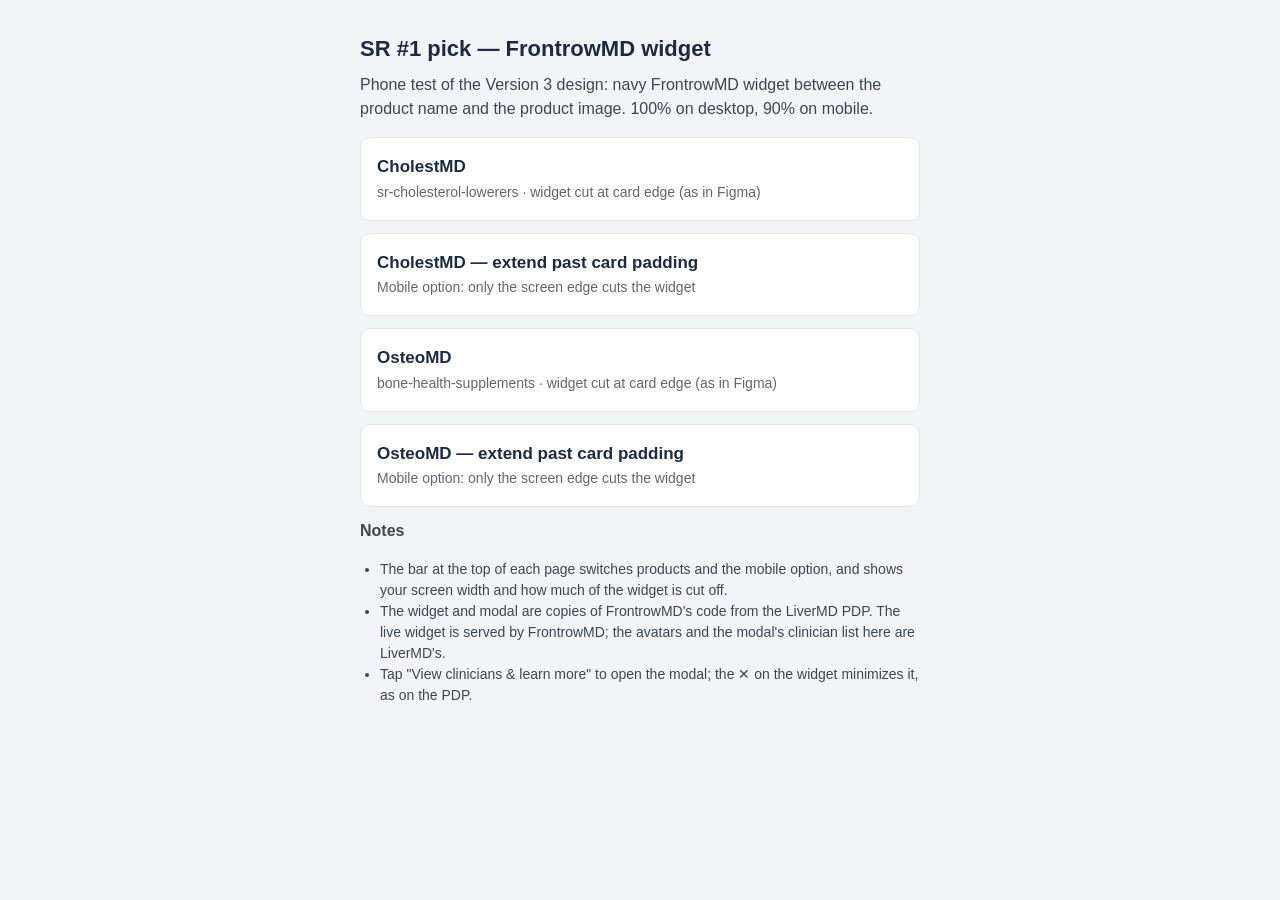
==== index.html @ 3a2449ef "SR #1 pick FrontrowMD widget phone test mockup Co-Authored-By: Claude Opus 5.5 <noreply@anthropic.co" ====
<!DOCTYPE html>
<html lang="en">
<head>
  <meta charset="utf-8">
  <meta name="viewport" content="width=device-width, initial-scale=1">
  <meta name="robots" content="noindex, nofollow">
  <title>SR #1 pick · FrontrowMD widget phone test</title>
  <style>
    body { margin: 0; font: 16px/1.5 -apple-system, BlinkMacSystemFont, "Segoe UI", sans-serif; color: #1c2b43; background: #f2f4f7; }
    main { max-width: 560px; margin: 0 auto; padding: 32px 16px 48px; }
    h1 { font-size: 22px; margin: 0 0 8px; }
    p { margin: 0 0 16px; color: #3f4651; }
    .card { display: block; background: #fff; border-radius: 10px; padding: 16px; margin: 0 0 12px; text-decoration: none; color: inherit; border: 1px solid #e0e6f0; }
    .card strong { display: block; font-size: 17px; }
    .card span { font-size: 14px; color: #5f6773; }
    ul { padding-left: 20px; color: #3f4651; font-size: 14px; }
  </style>
</head>
<body>
  <main>
    <h1>SR #1 pick — FrontrowMD widget</h1>
    <p>Phone test of the Version 3 design: navy FrontrowMD widget between the product name and the product image. 100% on desktop, 90% on mobile.</p>

    <a class="card" href="cholestmd.html"><strong>CholestMD</strong><span>sr-cholesterol-lowerers · widget cut at card edge (as in Figma)</span></a>
    <a class="card" href="cholestmd.html?fit=extend"><strong>CholestMD — extend past card padding</strong><span>Mobile option: only the screen edge cuts the widget</span></a>
    <a class="card" href="osteomd.html"><strong>OsteoMD</strong><span>bone-health-supplements · widget cut at card edge (as in Figma)</span></a>
    <a class="card" href="osteomd.html?fit=extend"><strong>OsteoMD — extend past card padding</strong><span>Mobile option: only the screen edge cuts the widget</span></a>

    <p><strong>Notes</strong></p>
    <ul>
      <li>The bar at the top of each page switches products and the mobile option, and shows your screen width and how much of the widget is cut off.</li>
      <li>The widget and modal are copies of FrontrowMD's code from the LiverMD PDP. The live widget is served by FrontrowMD; the avatars and the modal's clinician list here are LiverMD's.</li>
      <li>Tap "View clinicians &amp; learn more" to open the modal; the ✕ on the widget minimizes it, as on the PDP.</li>
    </ul>
  </main>
</body>
</html>
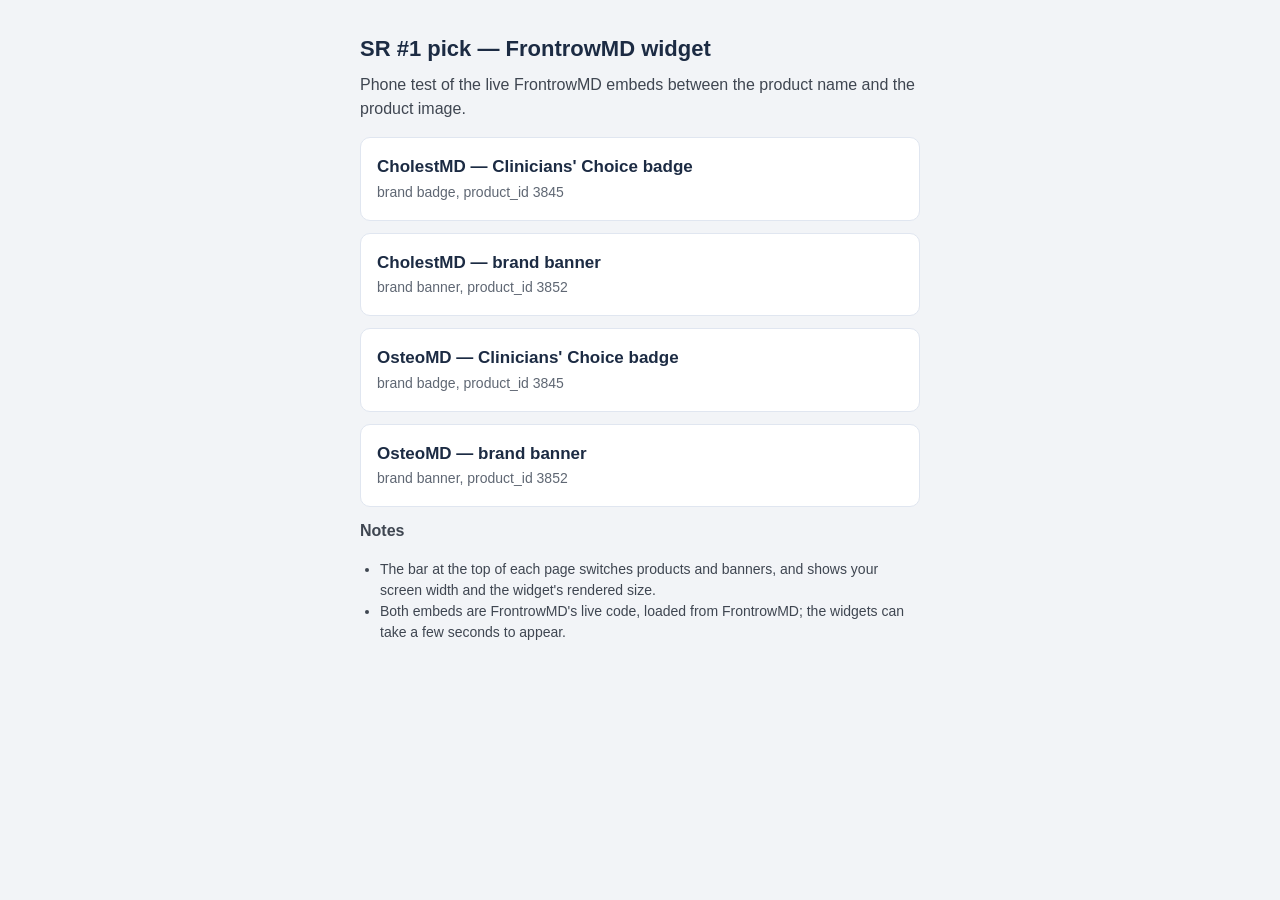
==== commit ec9aff7f: "Add brand banner (3852) as a switchable option alongside the Clinicians' Choice badge (3845) Co-Auth" ====
--- a/index.html
+++ b/index.html
@@ -19,18 +19,17 @@
 <body>
   <main>
     <h1>SR #1 pick — FrontrowMD widget</h1>
-    <p>Phone test of the Version 3 design: navy FrontrowMD widget between the product name and the product image. 100% on desktop, 90% on mobile.</p>
+    <p>Phone test of the live FrontrowMD embeds between the product name and the product image.</p>
 
-    <a class="card" href="cholestmd.html"><strong>CholestMD</strong><span>sr-cholesterol-lowerers · widget cut at card edge (as in Figma)</span></a>
-    <a class="card" href="cholestmd.html?fit=extend"><strong>CholestMD — extend past card padding</strong><span>Mobile option: only the screen edge cuts the widget</span></a>
-    <a class="card" href="osteomd.html"><strong>OsteoMD</strong><span>bone-health-supplements · widget cut at card edge (as in Figma)</span></a>
-    <a class="card" href="osteomd.html?fit=extend"><strong>OsteoMD — extend past card padding</strong><span>Mobile option: only the screen edge cuts the widget</span></a>
+    <a class="card" href="cholestmd.html?banner=badge"><strong>CholestMD — Clinicians' Choice badge</strong><span>brand badge, product_id 3845</span></a>
+    <a class="card" href="cholestmd.html?banner=banner"><strong>CholestMD — brand banner</strong><span>brand banner, product_id 3852</span></a>
+    <a class="card" href="osteomd.html?banner=badge"><strong>OsteoMD — Clinicians' Choice badge</strong><span>brand badge, product_id 3845</span></a>
+    <a class="card" href="osteomd.html?banner=banner"><strong>OsteoMD — brand banner</strong><span>brand banner, product_id 3852</span></a>
 
     <p><strong>Notes</strong></p>
     <ul>
-      <li>The bar at the top of each page switches products and the mobile option, and shows your screen width and how much of the widget is cut off.</li>
-      <li>The widget and modal are copies of FrontrowMD's code from the LiverMD PDP. The live widget is served by FrontrowMD; the avatars and the modal's clinician list here are LiverMD's.</li>
-      <li>Tap "View clinicians &amp; learn more" to open the modal; the ✕ on the widget minimizes it, as on the PDP.</li>
+      <li>The bar at the top of each page switches products and banners, and shows your screen width and the widget's rendered size.</li>
+      <li>Both embeds are FrontrowMD's live code, loaded from FrontrowMD; the widgets can take a few seconds to appear.</li>
     </ul>
   </main>
 </body>
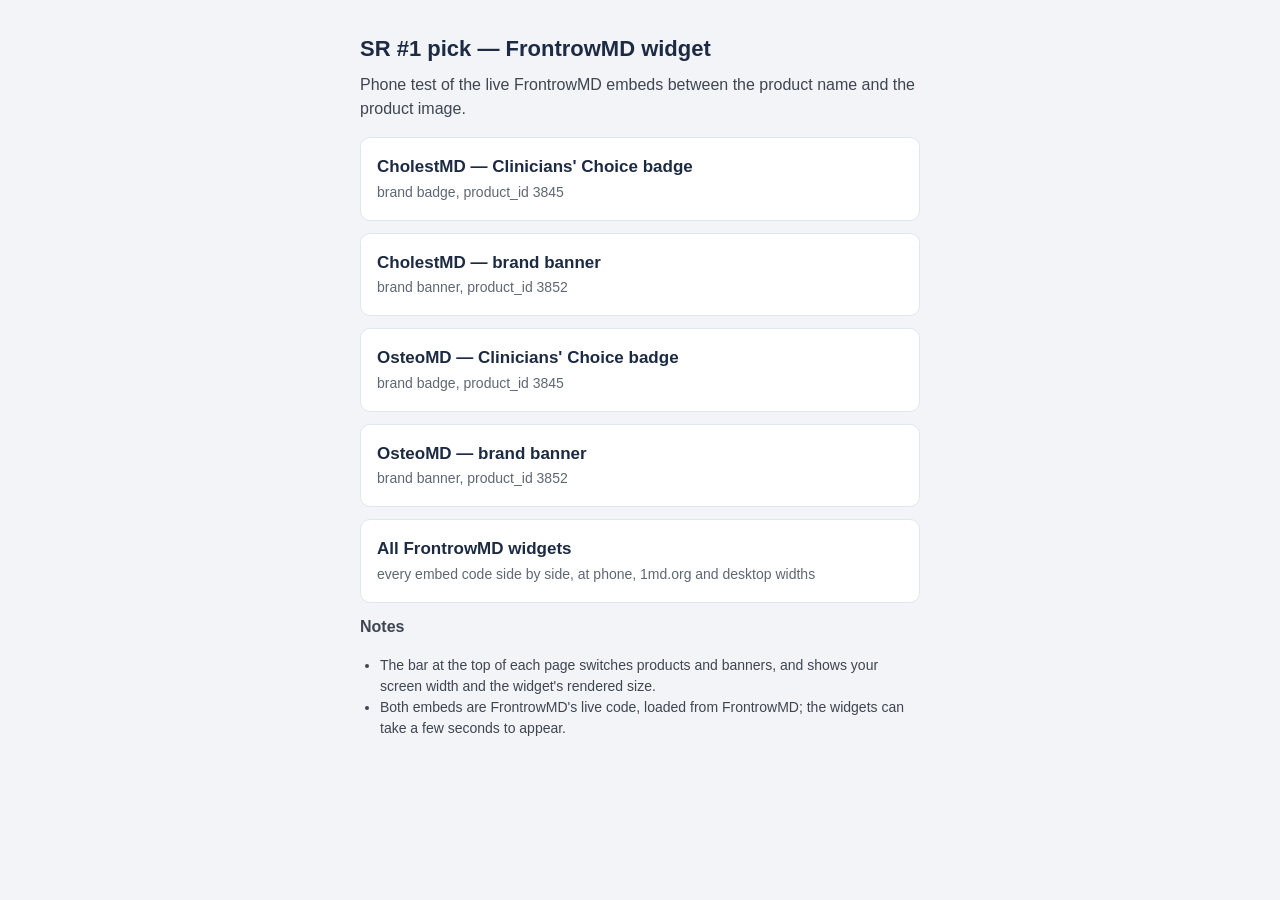
==== commit 55b3a14b: "Add FrontrowMD widget gallery (every embed code side by side) Co-Authored-By: Claude Opus 5.5 <norep" ====
--- a/index.html
+++ b/index.html
@@ -25,6 +25,7 @@
     <a class="card" href="cholestmd.html?banner=banner"><strong>CholestMD — brand banner</strong><span>brand banner, product_id 3852</span></a>
     <a class="card" href="osteomd.html?banner=badge"><strong>OsteoMD — Clinicians' Choice badge</strong><span>brand badge, product_id 3845</span></a>
     <a class="card" href="osteomd.html?banner=banner"><strong>OsteoMD — brand banner</strong><span>brand banner, product_id 3852</span></a>
+    <a class="card" href="widgets.html"><strong>All FrontrowMD widgets</strong><span>every embed code side by side, at phone, 1md.org and desktop widths</span></a>
 
     <p><strong>Notes</strong></p>
     <ul>
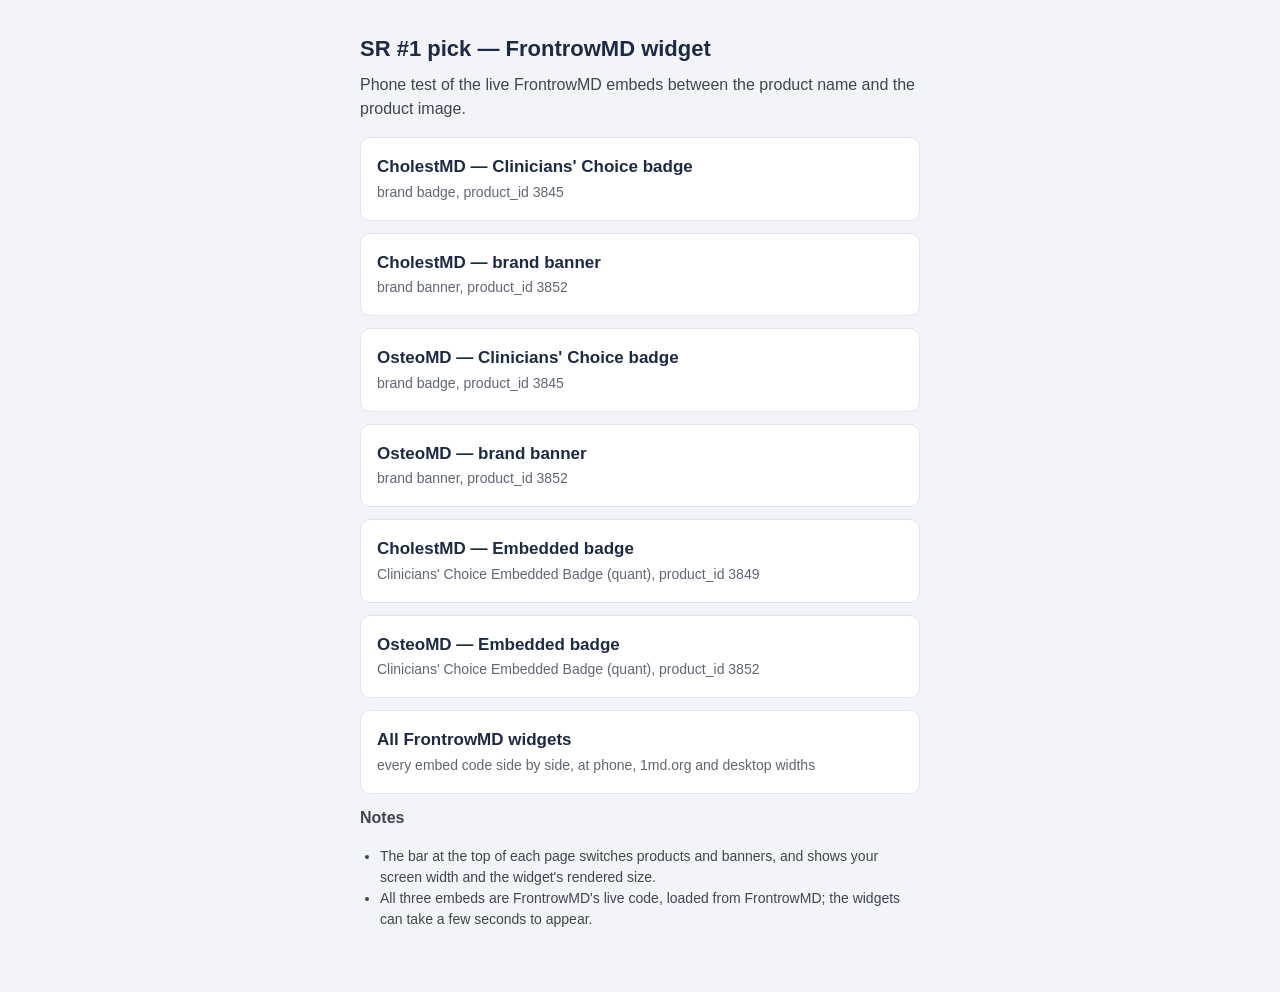
==== commit eb369e7e: "Add FrontrowMD Clinicians' Choice Embedded Badge (quant: CholestMD 3849, OsteoMD 3852) as a third ba" ====
--- a/index.html
+++ b/index.html
@@ -25,12 +25,14 @@
     <a class="card" href="cholestmd.html?banner=banner"><strong>CholestMD — brand banner</strong><span>brand banner, product_id 3852</span></a>
     <a class="card" href="osteomd.html?banner=badge"><strong>OsteoMD — Clinicians' Choice badge</strong><span>brand badge, product_id 3845</span></a>
     <a class="card" href="osteomd.html?banner=banner"><strong>OsteoMD — brand banner</strong><span>brand banner, product_id 3852</span></a>
+    <a class="card" href="cholestmd.html?banner=quant"><strong>CholestMD — Embedded badge</strong><span>Clinicians' Choice Embedded Badge (quant), product_id 3849</span></a>
+    <a class="card" href="osteomd.html?banner=quant"><strong>OsteoMD — Embedded badge</strong><span>Clinicians' Choice Embedded Badge (quant), product_id 3852</span></a>
     <a class="card" href="widgets.html"><strong>All FrontrowMD widgets</strong><span>every embed code side by side, at phone, 1md.org and desktop widths</span></a>
 
     <p><strong>Notes</strong></p>
     <ul>
       <li>The bar at the top of each page switches products and banners, and shows your screen width and the widget's rendered size.</li>
-      <li>Both embeds are FrontrowMD's live code, loaded from FrontrowMD; the widgets can take a few seconds to appear.</li>
+      <li>All three embeds are FrontrowMD's live code, loaded from FrontrowMD; the widgets can take a few seconds to appear.</li>
     </ul>
   </main>
 </body>
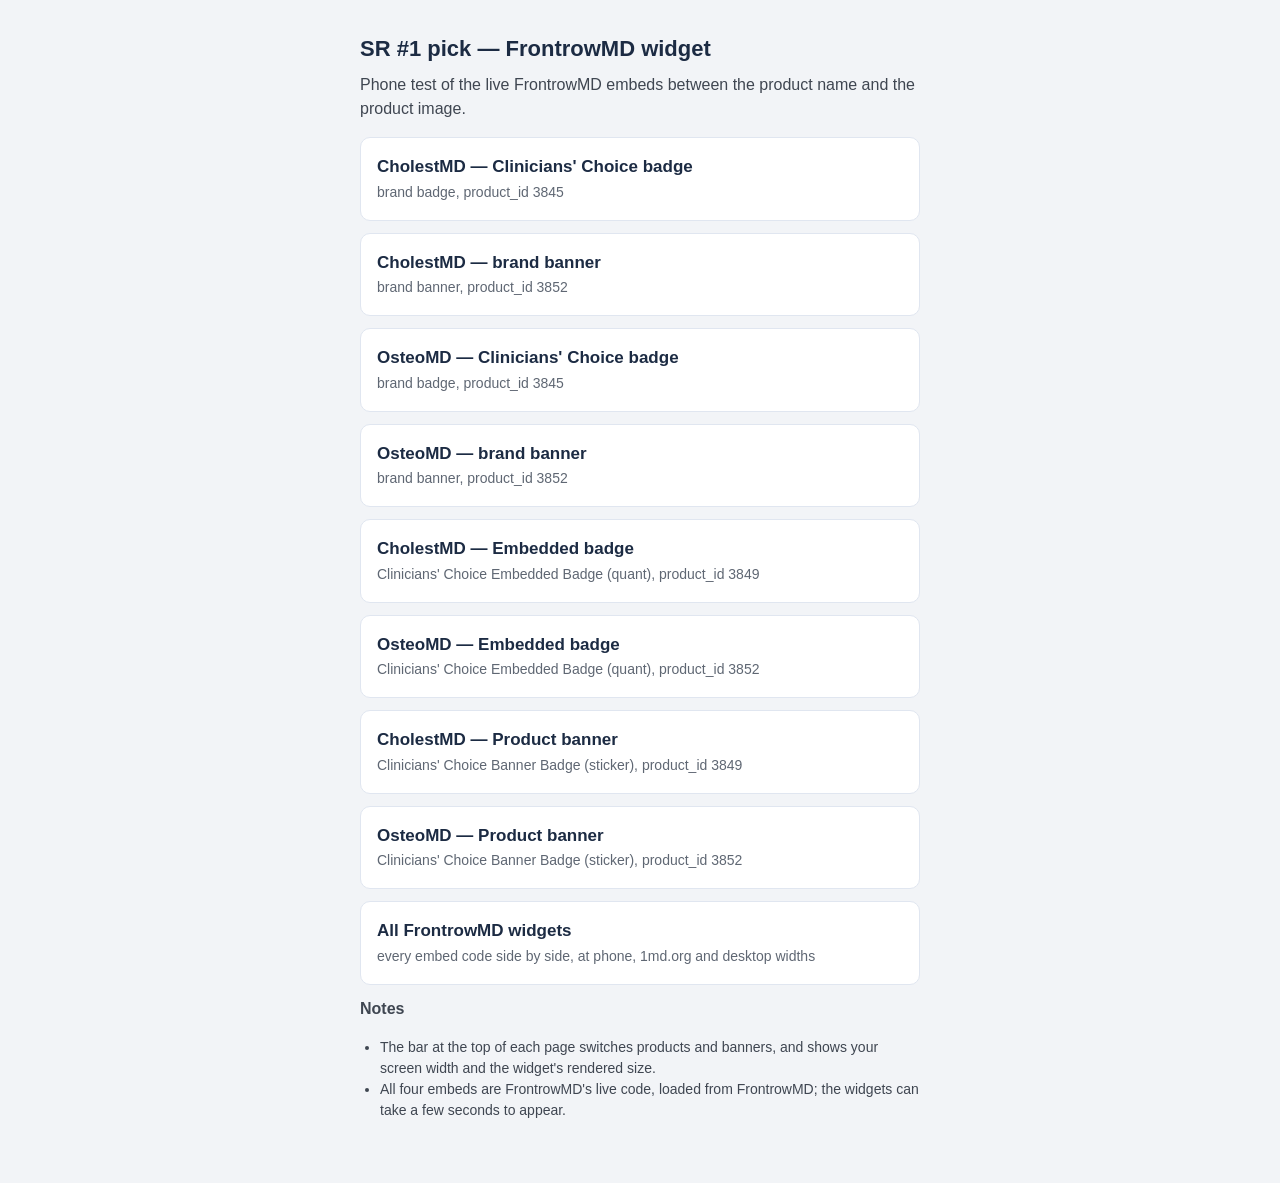
==== commit f2603cca: "Add product-level FrontrowMD banner (sticker: CholestMD 3849, OsteoMD 3852) as a fourth option Co-Au" ====
--- a/index.html
+++ b/index.html
@@ -27,12 +27,14 @@
     <a class="card" href="osteomd.html?banner=banner"><strong>OsteoMD — brand banner</strong><span>brand banner, product_id 3852</span></a>
     <a class="card" href="cholestmd.html?banner=quant"><strong>CholestMD — Embedded badge</strong><span>Clinicians' Choice Embedded Badge (quant), product_id 3849</span></a>
     <a class="card" href="osteomd.html?banner=quant"><strong>OsteoMD — Embedded badge</strong><span>Clinicians' Choice Embedded Badge (quant), product_id 3852</span></a>
+    <a class="card" href="cholestmd.html?banner=sticker"><strong>CholestMD — Product banner</strong><span>Clinicians' Choice Banner Badge (sticker), product_id 3849</span></a>
+    <a class="card" href="osteomd.html?banner=sticker"><strong>OsteoMD — Product banner</strong><span>Clinicians' Choice Banner Badge (sticker), product_id 3852</span></a>
     <a class="card" href="widgets.html"><strong>All FrontrowMD widgets</strong><span>every embed code side by side, at phone, 1md.org and desktop widths</span></a>
 
     <p><strong>Notes</strong></p>
     <ul>
       <li>The bar at the top of each page switches products and banners, and shows your screen width and the widget's rendered size.</li>
-      <li>All three embeds are FrontrowMD's live code, loaded from FrontrowMD; the widgets can take a few seconds to appear.</li>
+      <li>All four embeds are FrontrowMD's live code, loaded from FrontrowMD; the widgets can take a few seconds to appear.</li>
     </ul>
   </main>
 </body>
